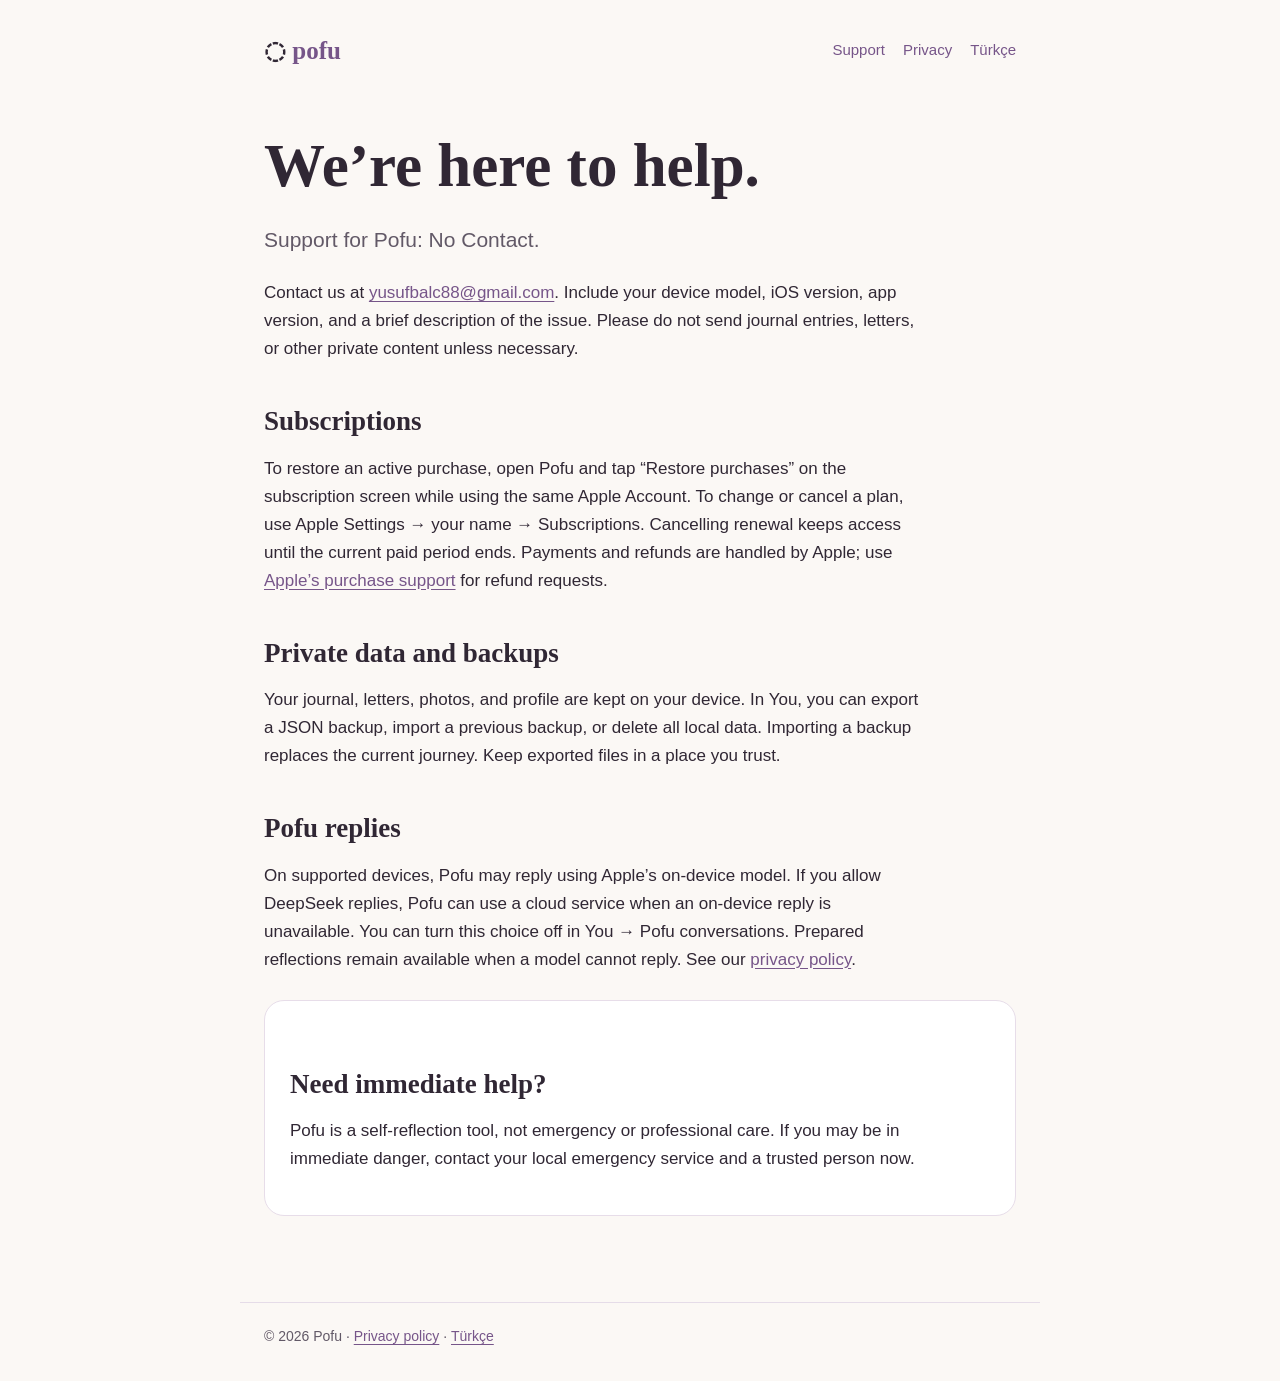
==== support/index.html @ a358d689 "Publish Pofu support and privacy pages" ====
<!doctype html><html lang="en"><head><meta charset="utf-8"><meta name="viewport" content="width=device-width,initial-scale=1"><title>Support · Pofu</title><link rel="stylesheet" href="../styles.css"></head><body>
<header><a class="brand" href="../">◌ <span>pofu</span></a><nav><a href="./" aria-current="page">Support</a><a href="../privacy/">Privacy</a><a href="tr.html" lang="tr">Türkçe</a></nav></header>
<main><h1>We’re here to help.</h1><p class="lead">Support for Pofu: No Contact.</p><p>Contact us at <a href="mailto:yusufbalc88@gmail.com">yusufbalc88@gmail.com</a>. Include your device model, iOS version, app version, and a brief description of the issue. Please do not send journal entries, letters, or other private content unless necessary.</p>
<h2>Subscriptions</h2><p>To restore an active purchase, open Pofu and tap “Restore purchases” on the subscription screen while using the same Apple Account. To change or cancel a plan, use Apple Settings → your name → Subscriptions. Cancelling renewal keeps access until the current paid period ends. Payments and refunds are handled by Apple; use <a href="https://reportaproblem.apple.com/">Apple’s purchase support</a> for refund requests.</p>
<h2>Private data and backups</h2><p>Your journal, letters, photos, and profile are kept on your device. In You, you can export a JSON backup, import a previous backup, or delete all local data. Importing a backup replaces the current journey. Keep exported files in a place you trust.</p>
<h2>Pofu replies</h2><p>On supported devices, Pofu may reply using Apple’s on-device model. If you allow DeepSeek replies, Pofu can use a cloud service when an on-device reply is unavailable. You can turn this choice off in You → Pofu conversations. Prepared reflections remain available when a model cannot reply. See our <a href="../privacy/">privacy policy</a>.</p>
<div class="card"><h2>Need immediate help?</h2><p>Pofu is a self-reflection tool, not emergency or professional care. If you may be in immediate danger, contact your local emergency service and a trusted person now.</p></div>
</main><footer>© 2026 Pofu · <a href="../privacy/">Privacy policy</a> · <a href="tr.html" lang="tr">Türkçe</a></footer></body></html>
---- styles.css ----
:root{color-scheme:light;--ink:#302734;--muted:#625967;--paper:#fbf8f5;--lavender:#eee6f2;--accent:#765589}
*{box-sizing:border-box}body{margin:0;background:var(--paper);color:var(--ink);font:17px/1.65 -apple-system,BlinkMacSystemFont,"Segoe UI",sans-serif}
header,main,footer{max-width:800px;margin:auto;padding:0 24px}header{padding-top:30px;display:flex;justify-content:space-between;gap:16px;align-items:center}
.brand{font-family:Georgia,serif;font-size:25px;font-weight:bold;color:var(--ink);text-decoration:none}.brand span{color:var(--accent)}
nav{display:flex;gap:18px;flex-wrap:wrap}a{color:var(--accent);text-underline-offset:3px}nav a{text-decoration:none;font-size:15px}
main{padding-top:58px;padding-bottom:60px}h1,h2{font-family:Georgia,serif;line-height:1.2}h1{font-size:clamp(38px,7vw,61px);margin:0 0 16px}h2{font-size:27px;margin:42px 0 10px}
p,li{max-width:70ch}p.lead{font-size:21px;color:var(--muted)}.card{background:#fff;border:1px solid #e7dde9;border-radius:20px;padding:25px;margin:26px 0}
.small{font-size:14px;color:var(--muted)}.links{display:flex;gap:14px;flex-wrap:wrap}.button{display:inline-block;background:var(--ink);color:#fff;text-decoration:none;padding:12px 20px;border-radius:999px}
footer{border-top:1px solid #e5dce8;padding-top:22px;padding-bottom:32px;font-size:14px;color:var(--muted)}
@media(max-width:530px){header{align-items:flex-start;flex-direction:column}main{padding-top:40px}}
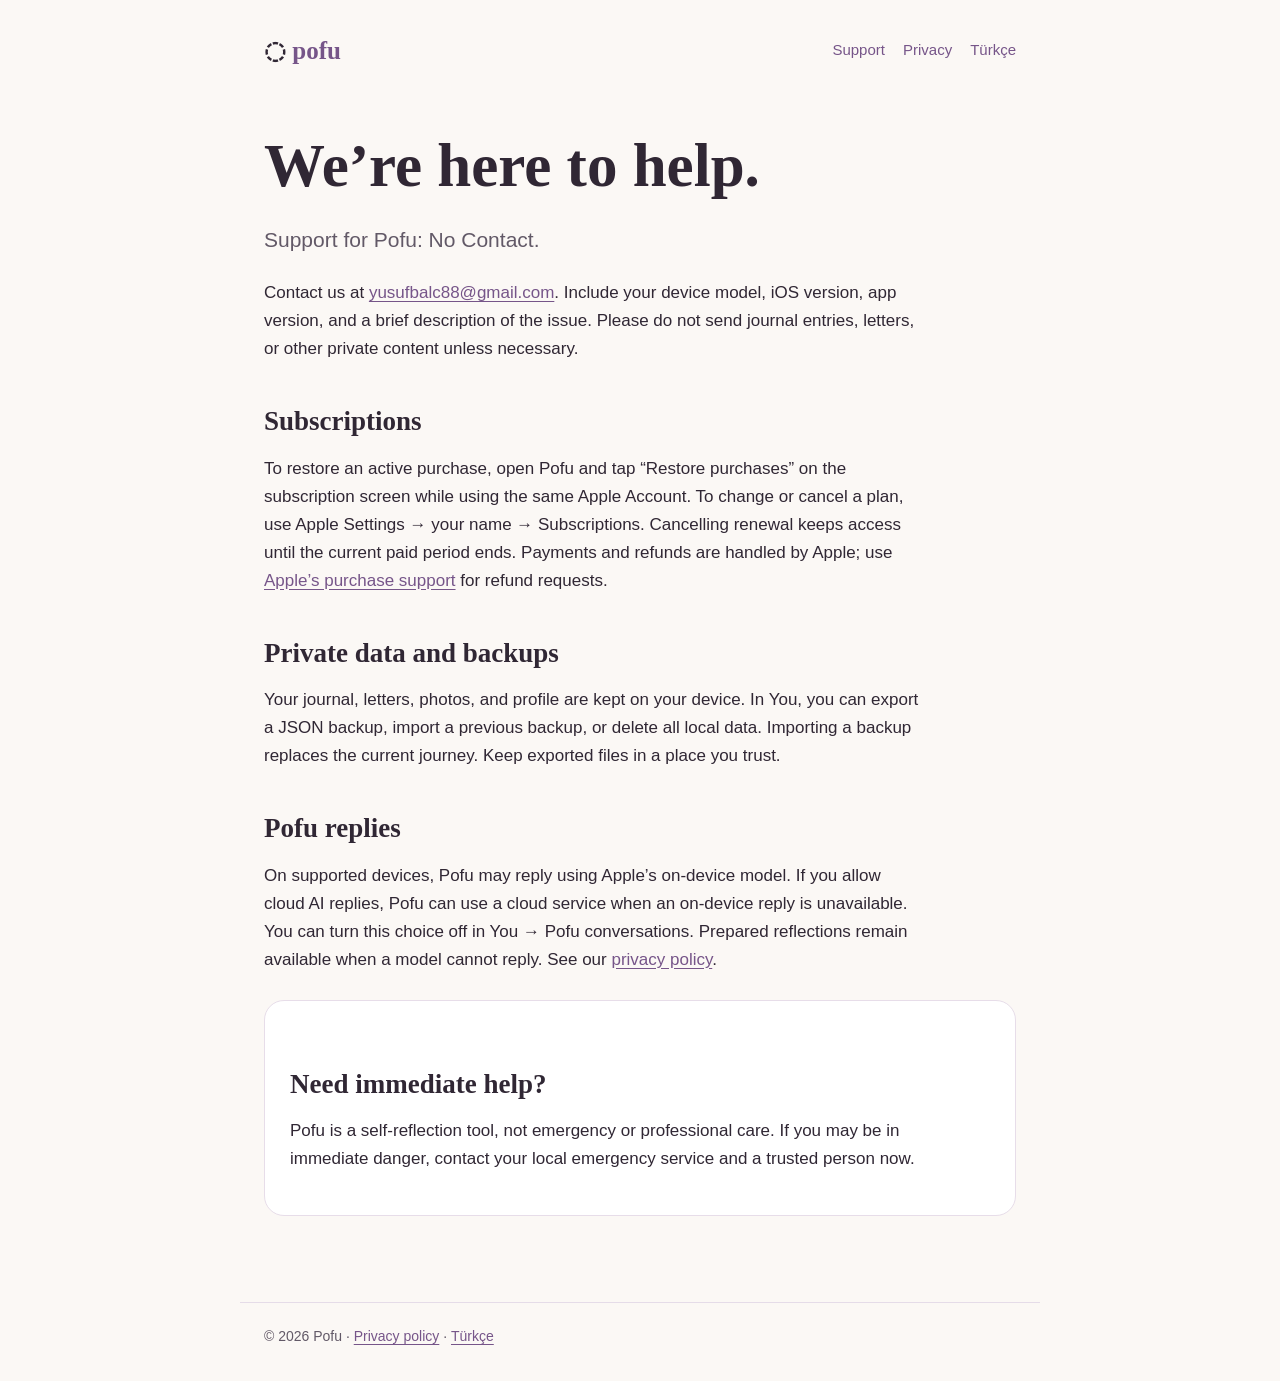
==== commit 3ee9fdcd: "Use generic cloud AI consent wording" ====
--- a/support/index.html
+++ b/support/index.html
@@ -3,6 +3,6 @@
 <main><h1>We’re here to help.</h1><p class="lead">Support for Pofu: No Contact.</p><p>Contact us at <a href="mailto:yusufbalc88@gmail.com">yusufbalc88@gmail.com</a>. Include your device model, iOS version, app version, and a brief description of the issue. Please do not send journal entries, letters, or other private content unless necessary.</p>
 <h2>Subscriptions</h2><p>To restore an active purchase, open Pofu and tap “Restore purchases” on the subscription screen while using the same Apple Account. To change or cancel a plan, use Apple Settings → your name → Subscriptions. Cancelling renewal keeps access until the current paid period ends. Payments and refunds are handled by Apple; use <a href="https://reportaproblem.apple.com/">Apple’s purchase support</a> for refund requests.</p>
 <h2>Private data and backups</h2><p>Your journal, letters, photos, and profile are kept on your device. In You, you can export a JSON backup, import a previous backup, or delete all local data. Importing a backup replaces the current journey. Keep exported files in a place you trust.</p>
-<h2>Pofu replies</h2><p>On supported devices, Pofu may reply using Apple’s on-device model. If you allow DeepSeek replies, Pofu can use a cloud service when an on-device reply is unavailable. You can turn this choice off in You → Pofu conversations. Prepared reflections remain available when a model cannot reply. See our <a href="../privacy/">privacy policy</a>.</p>
+<h2>Pofu replies</h2><p>On supported devices, Pofu may reply using Apple’s on-device model. If you allow cloud AI replies, Pofu can use a cloud service when an on-device reply is unavailable. You can turn this choice off in You → Pofu conversations. Prepared reflections remain available when a model cannot reply. See our <a href="../privacy/">privacy policy</a>.</p>
 <div class="card"><h2>Need immediate help?</h2><p>Pofu is a self-reflection tool, not emergency or professional care. If you may be in immediate danger, contact your local emergency service and a trusted person now.</p></div>
 </main><footer>© 2026 Pofu · <a href="../privacy/">Privacy policy</a> · <a href="tr.html" lang="tr">Türkçe</a></footer></body></html>
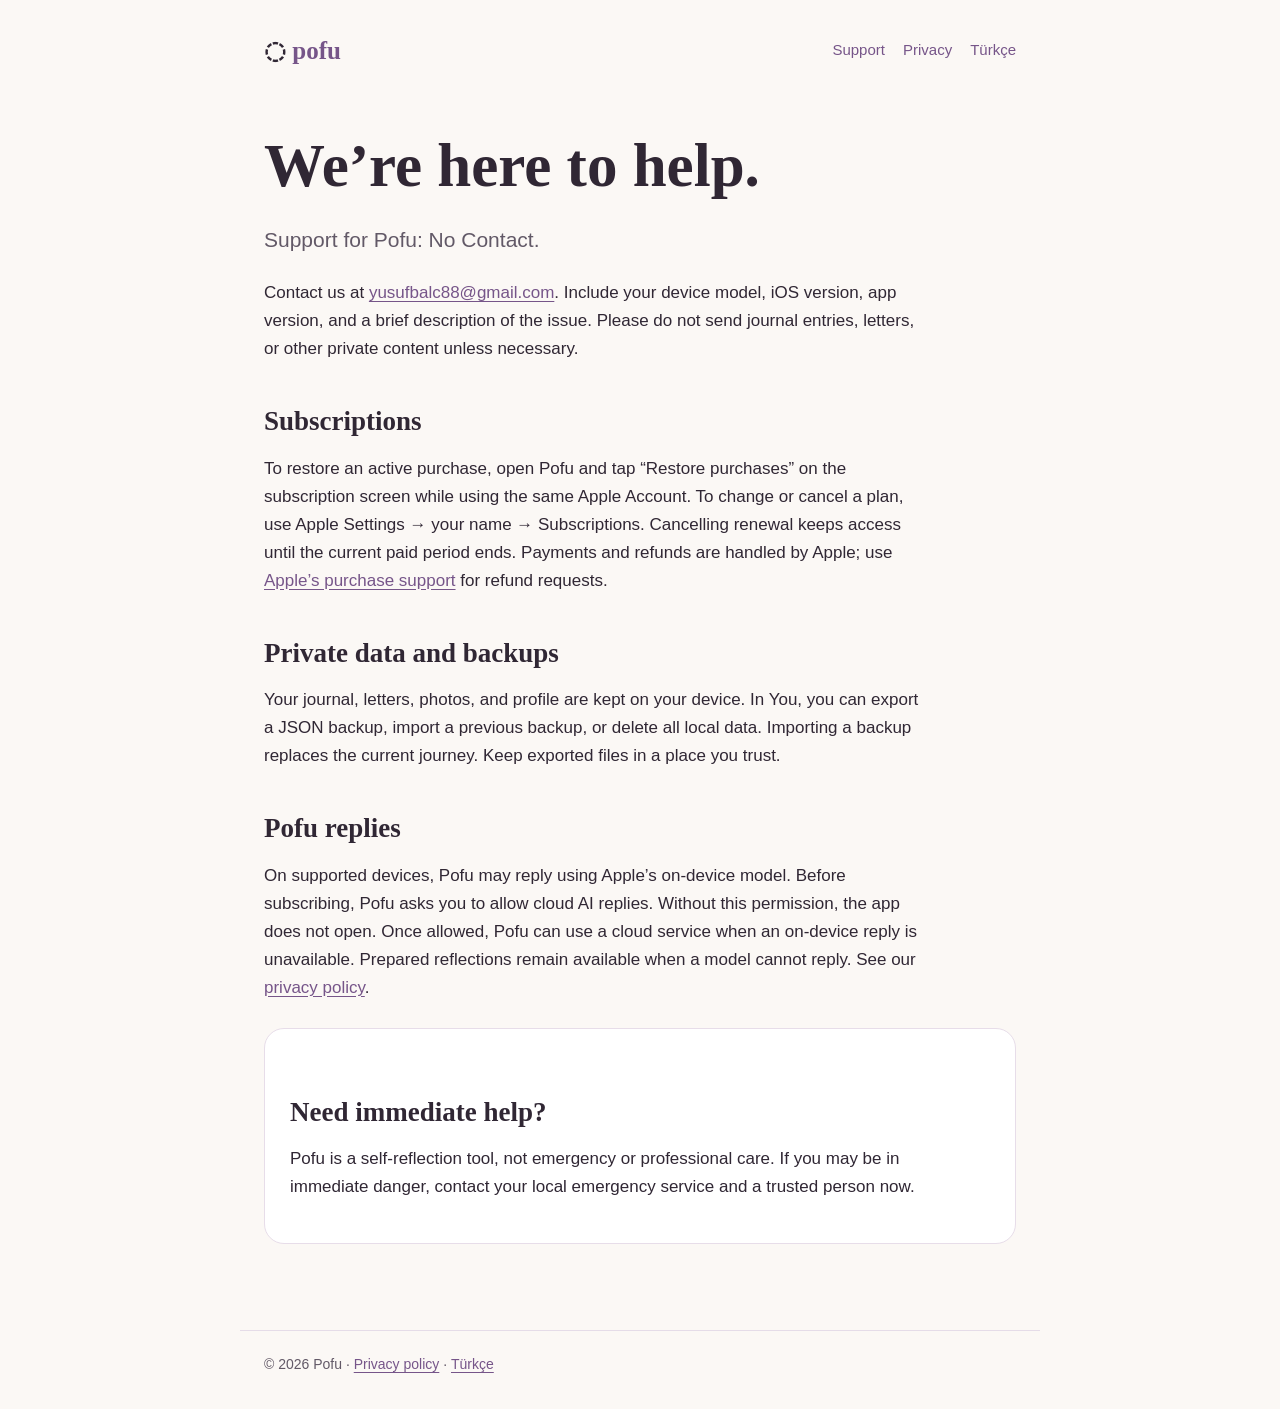
==== commit 63dbf548: "Describe required pre-subscription AI permission" ====
--- a/support/index.html
+++ b/support/index.html
@@ -3,6 +3,6 @@
 <main><h1>We’re here to help.</h1><p class="lead">Support for Pofu: No Contact.</p><p>Contact us at <a href="mailto:yusufbalc88@gmail.com">yusufbalc88@gmail.com</a>. Include your device model, iOS version, app version, and a brief description of the issue. Please do not send journal entries, letters, or other private content unless necessary.</p>
 <h2>Subscriptions</h2><p>To restore an active purchase, open Pofu and tap “Restore purchases” on the subscription screen while using the same Apple Account. To change or cancel a plan, use Apple Settings → your name → Subscriptions. Cancelling renewal keeps access until the current paid period ends. Payments and refunds are handled by Apple; use <a href="https://reportaproblem.apple.com/">Apple’s purchase support</a> for refund requests.</p>
 <h2>Private data and backups</h2><p>Your journal, letters, photos, and profile are kept on your device. In You, you can export a JSON backup, import a previous backup, or delete all local data. Importing a backup replaces the current journey. Keep exported files in a place you trust.</p>
-<h2>Pofu replies</h2><p>On supported devices, Pofu may reply using Apple’s on-device model. If you allow cloud AI replies, Pofu can use a cloud service when an on-device reply is unavailable. You can turn this choice off in You → Pofu conversations. Prepared reflections remain available when a model cannot reply. See our <a href="../privacy/">privacy policy</a>.</p>
+<h2>Pofu replies</h2><p>On supported devices, Pofu may reply using Apple’s on-device model. Before subscribing, Pofu asks you to allow cloud AI replies. Without this permission, the app does not open. Once allowed, Pofu can use a cloud service when an on-device reply is unavailable. Prepared reflections remain available when a model cannot reply. See our <a href="../privacy/">privacy policy</a>.</p>
 <div class="card"><h2>Need immediate help?</h2><p>Pofu is a self-reflection tool, not emergency or professional care. If you may be in immediate danger, contact your local emergency service and a trusted person now.</p></div>
 </main><footer>© 2026 Pofu · <a href="../privacy/">Privacy policy</a> · <a href="tr.html" lang="tr">Türkçe</a></footer></body></html>
